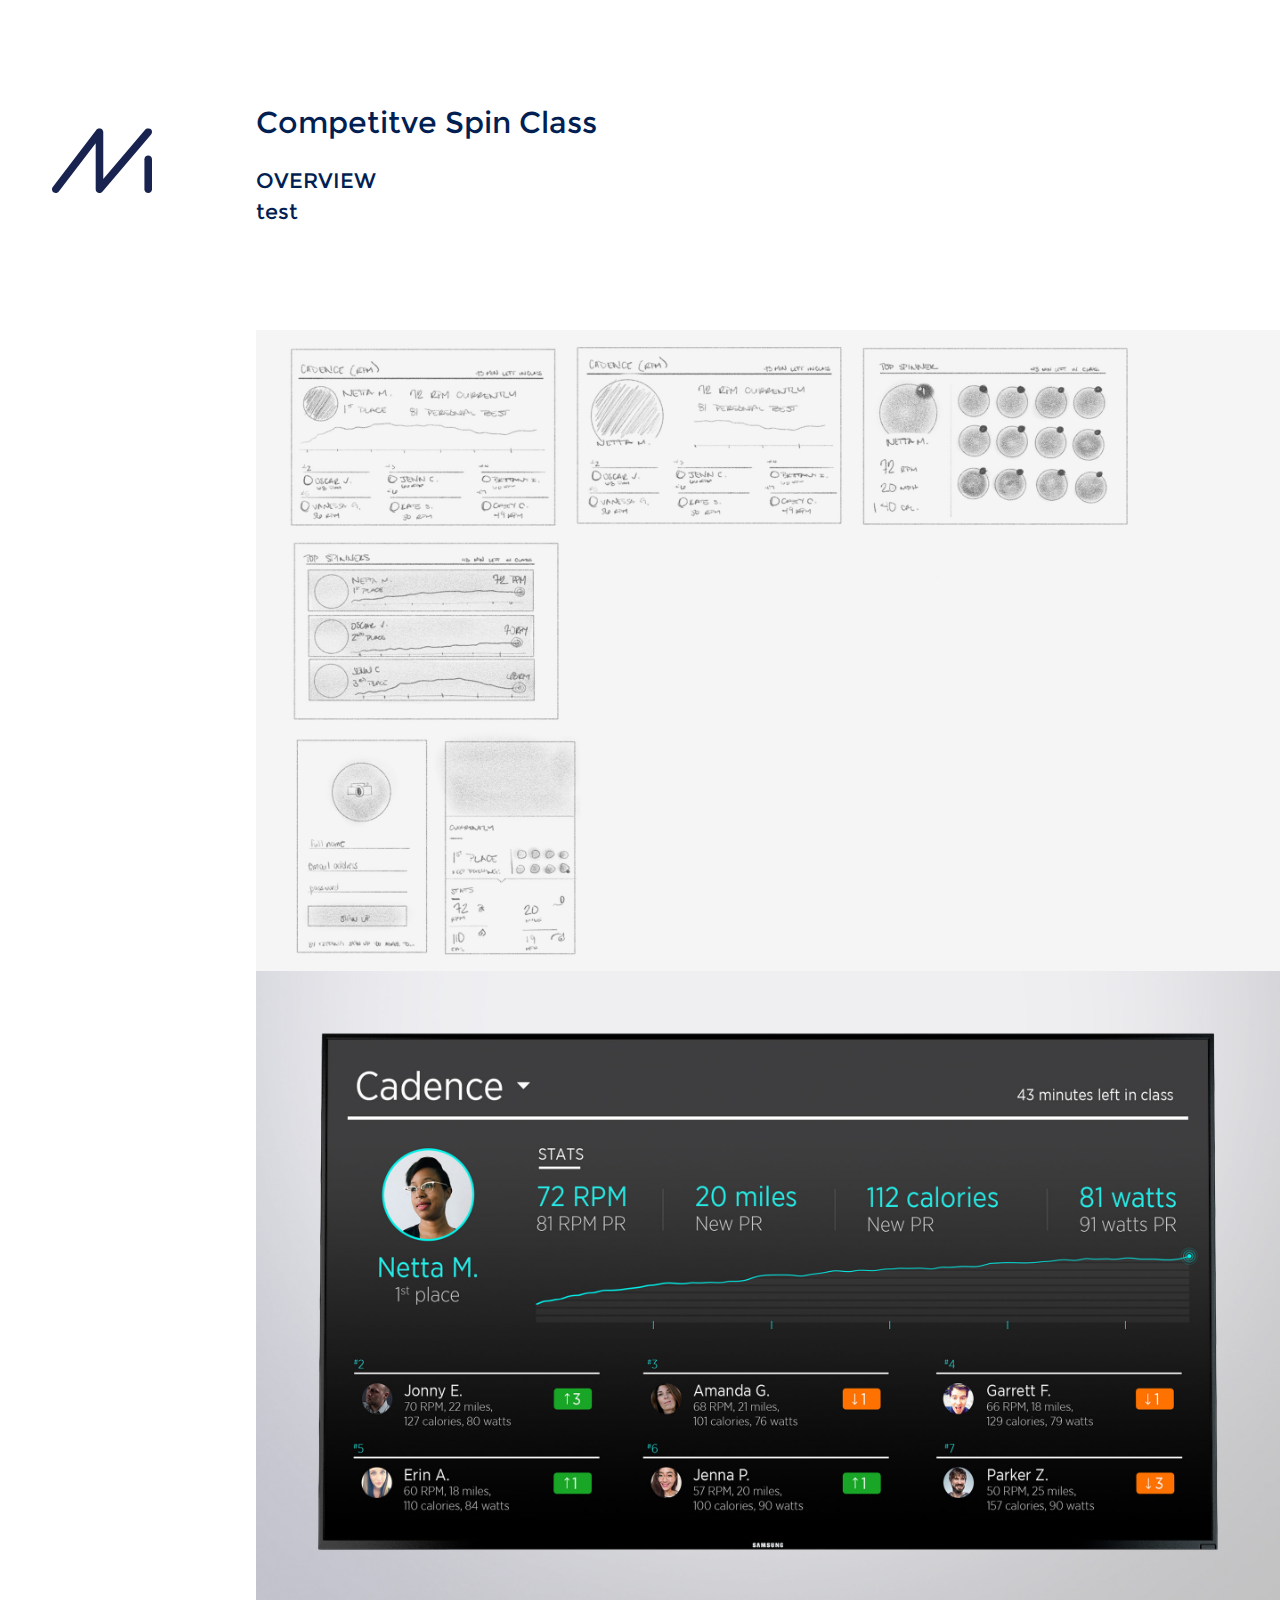
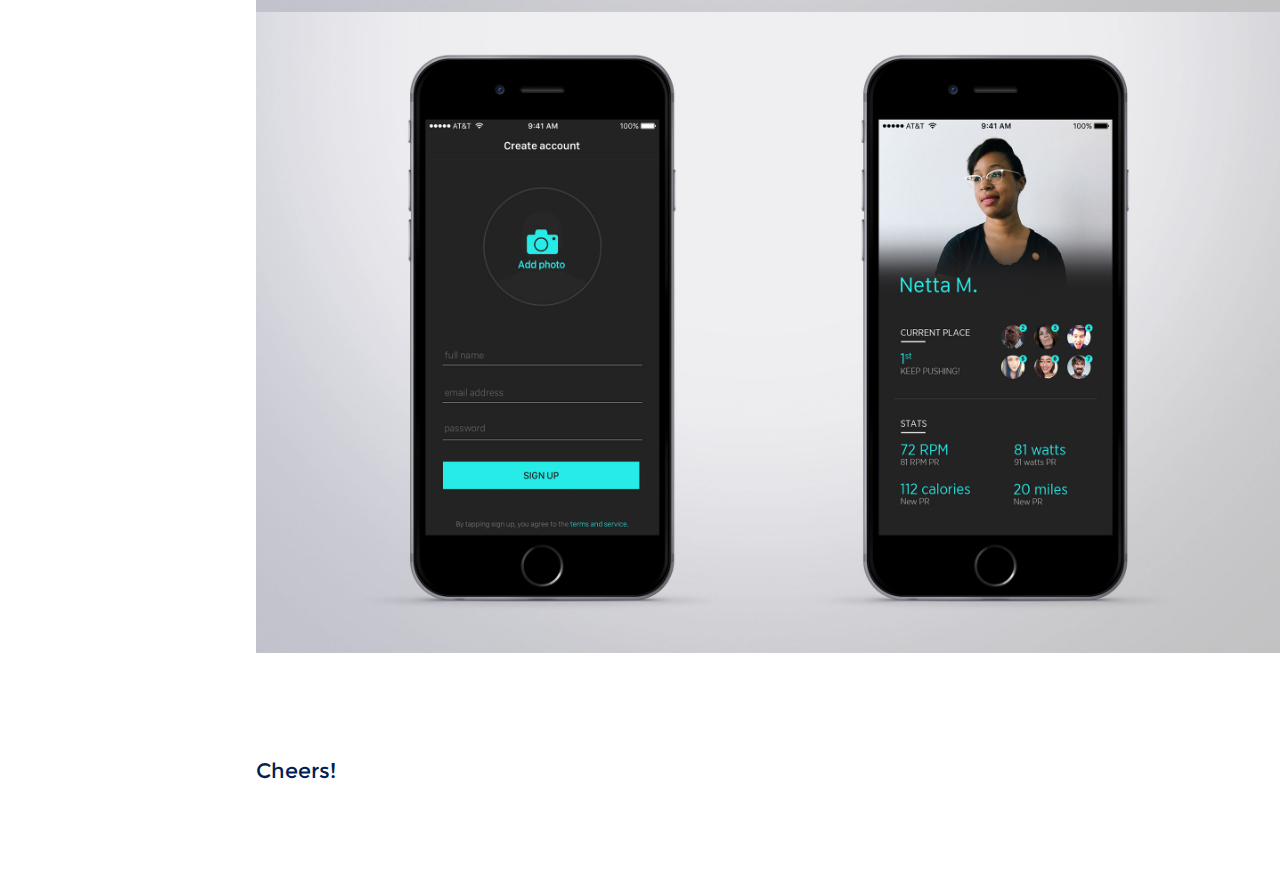
==== gde/index.html @ c56e4423 "Added GDE" ====
<!DOCTYPE html>
<!--[if lt IE 7 ]><html class="ie ie6" lang="en"> <![endif]-->
<!--[if IE 7 ]><html class="ie ie7" lang="en"> <![endif]-->
<!--[if IE 8 ]><html class="ie ie8" lang="en"> <![endif]-->
<!--[if (gte IE 9)|!(IE)]><!--><html lang="en"> <!--<![endif]-->
<head>

	<!-- Basic Page Needs
	================================================== -->
	<meta charset="utf-8">
	<title>Netta Marshall</title>
	<meta name="description" content="Netta Marshall is a digital designer based in San Francisco, California.">
	<meta name="author" content="">

	<!-- Mobile Specific Metas
	================================================== -->
	<meta name="viewport" content="width=device-width, initial-scale=1, maximum-scale=1">

	<!-- CSS
	================================================== -->
	<link rel="stylesheet" href="s/styles.css">

	<!--[if lt IE 9]>
		<script src="http://html5shim.googlecode.com/svn/trunk/html5.js"></script>
	<![endif]-->

	<!-- Favicons
	================================================== -->
	<link rel="icon" href="favicon.ico?v=2" />	
	<!-- Type
	================================================== -->


</head>
<body>

	<!-- Primary Page Layout
	================================================== -->
	<div class="row">
		<div class="col-left">
			<a href="/"><div id="logo"><img src="i/logo.svg"></div></a>
		</div>
		<div class="col-right">
			<div id="intro">
				<h1>Competitve Spin Class</h1>
				<p>OVERVIEW<br>
				test</p>
			</div>
			<div class="work"><img src="i/SpinSketch.jpg"></div>
			<div class="work"><img src="i/SpinTV.jpg"></div>
			<div class="work"><img src="i/SpinMobile.jpg"></div>
			<p id="outro">Cheers!</p>
			
		</div>
	</div>

	<!-- End Document
	================================================== -->


	<!-- GA
	================================================== -->
	<script type="text/javascript">

	var _gaq = _gaq || [];
	_gaq.push(['_setAccount', 'UA-1786732-1']);
	_gaq.push(['_setDomainName', 'nettamarshall.com']);
	_gaq.push(['_trackPageview']);

	(function() {
		var ga = document.createElement('script'); ga.type = 'text/javascript'; ga.async = true;
		ga.src = ('https:' == document.location.protocol ? 'https://ssl' : 'http://www') + '.google-analytics.com/ga.js';
		var s = document.getElementsByTagName('script')[0]; s.parentNode.insertBefore(ga, s);
	})();

	</script>
	<!-- End GA
	================================================== -->

</body>
</html>
---- gde/s/styles.css ----
*{ margin: 0; padding: 0; outline: 0; }

html, body{
	min-width: 100%;
	min-height: 100%;
    margin: 0;
    padding: 0;
}

@font-face{
	font-family: "Montserrat-Regular.ttf";src: url(/t/Montserrat-Regular.ttf);
}

body{
	background-color: #fff;
	color: #021F53;
	-webkit-font-smoothing: antialiased;
}

.row {
	position: relative;
	width: 100%;
}

.row [class^="col"] {
	float: left;
	min-height: 0.125rem;
}

.col-left{
	width: 20%;
	height: 100px;
}

.col-right{
	width: 80%;
	padding:0;
}

#logo{
	position: relative;
	margin-top: 10%;
	margin-left: 4%;
	position: fixed;
	max-width: 100%;
}

#intro{
	font-family: "Montserrat-Regular.ttf";
    line-height: 1em;
    margin: 10% 25% 10% 0;
}

#outro, .description {
    margin: 10% 25% 10% 0;
}

.work{
	font-size: 0;
	margin: 0;
	padding:0;
}

.work img{
	max-width: 100%;
}

h1, h2, p{
	font-weight: normal;
	margin:0;
	padding: 0;
}

h1{
	font-size: 1.9em;
	line-height: 1.4em;
}

p{
	font-size: 1.3em;
	line-height: 1.5em;
	margin: 20px 0;
	font-family: "Montserrat-Regular.ttf";
}

p a{
	margin: 0;
	padding: 0;
	border-bottom: 2px solid rgba(0, 200, 255, 0.4);
	display: inline-block;
}

a, a:visited{
	transition: .2s;
	color: inherit;
	text-decoration: none;
}

a:hover {
    opacity: .7;
}

.custom-cursor{
	cursor: url(/i/hover-circle.svg),pointer;
}

.last {
	padding-bottom: 10%;
}


/* #Mobile (6s)
================================================== */

@media only screen and (max-width: 768px) {
	h1{
	    font-size: 1.3em;
	}

	p{
		font-size: 1em;
		margin: 20px 0;
		font-family: "Montserrat-Regular.ttf";
	}
	#logo img{
		position: relative;
		margin-top: 10%;
		position: fixed;
		max-width: 10%;
	}
	#intro{
		font-family: "Montserrat-Regular.ttf";
	    line-height: 1em;
	    margin: 22% 25% 10% 0;
	}
}

/* #Mobile (320s)
================================================== */

	@media only screen and (max-width: 320px){
		#intro{
			font-size: 0.8em;
		}

		#outro{
			font-size: 0.7em;
		}
}
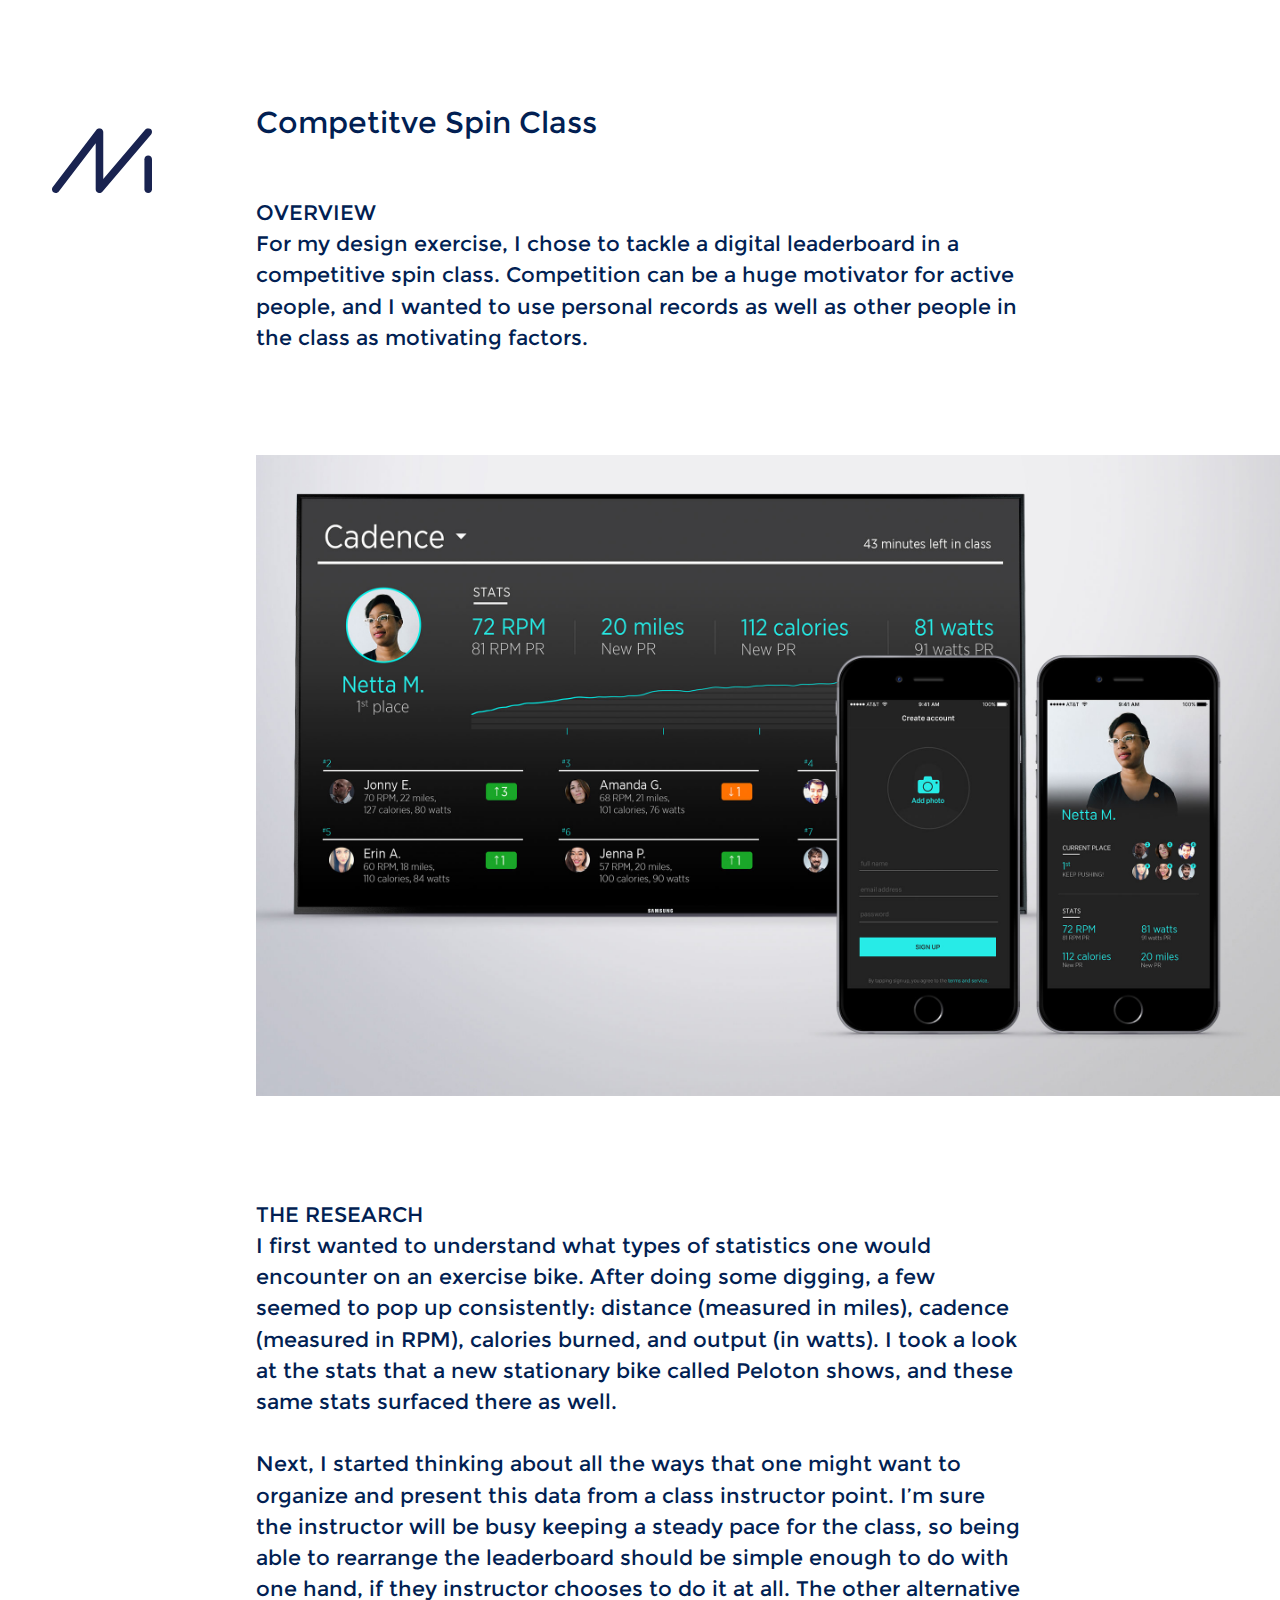
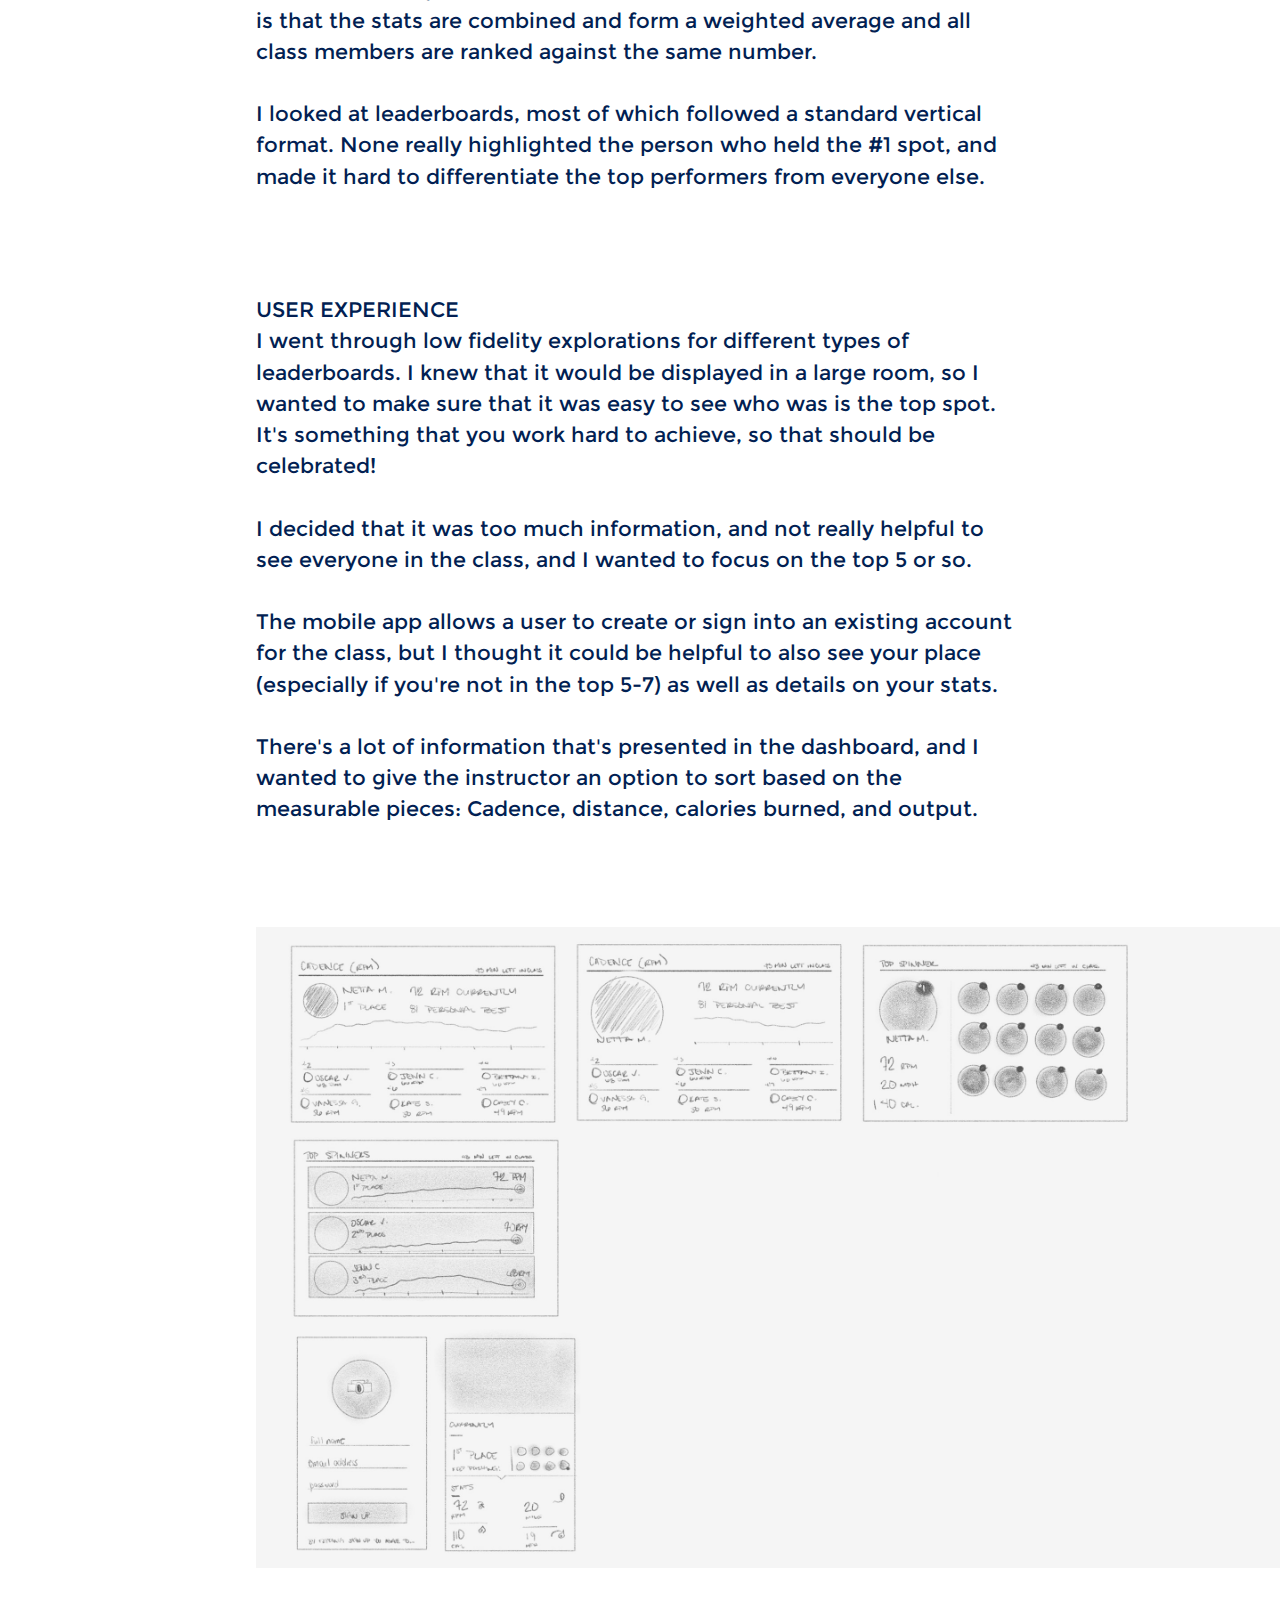
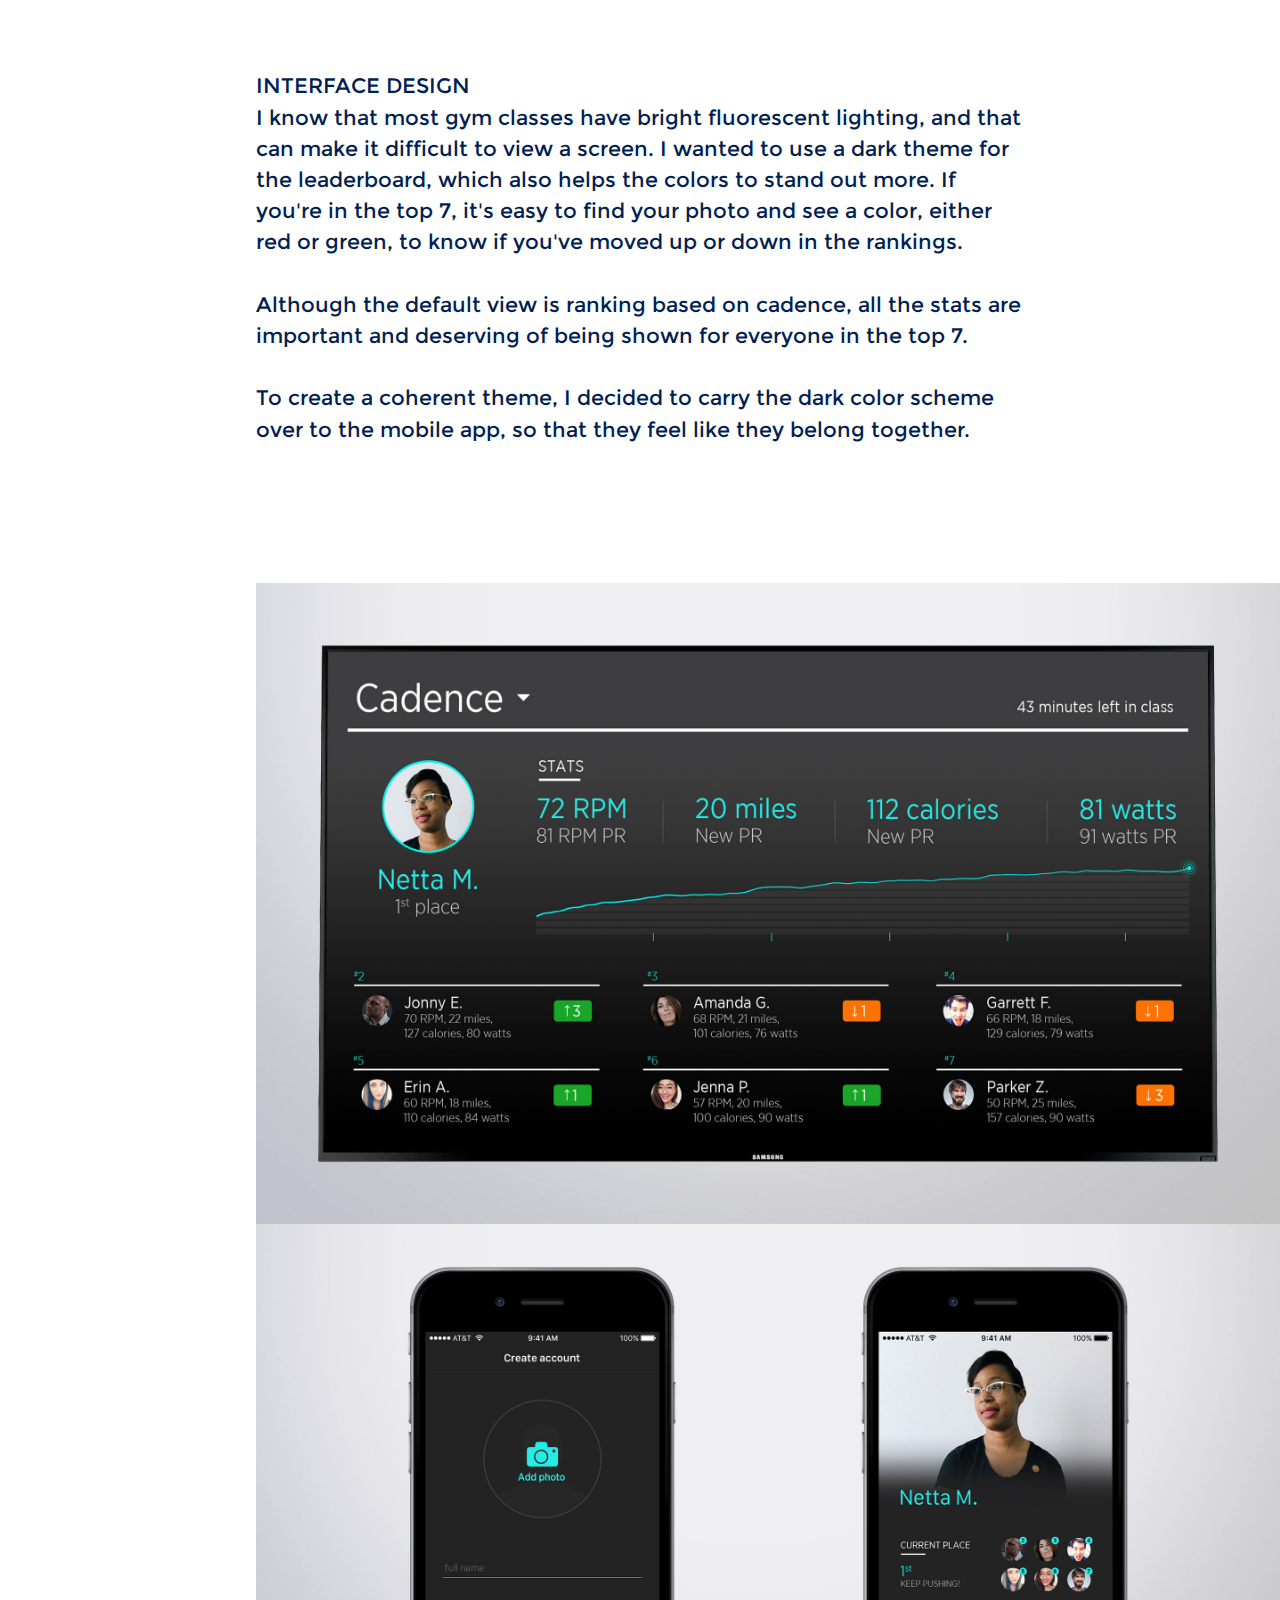
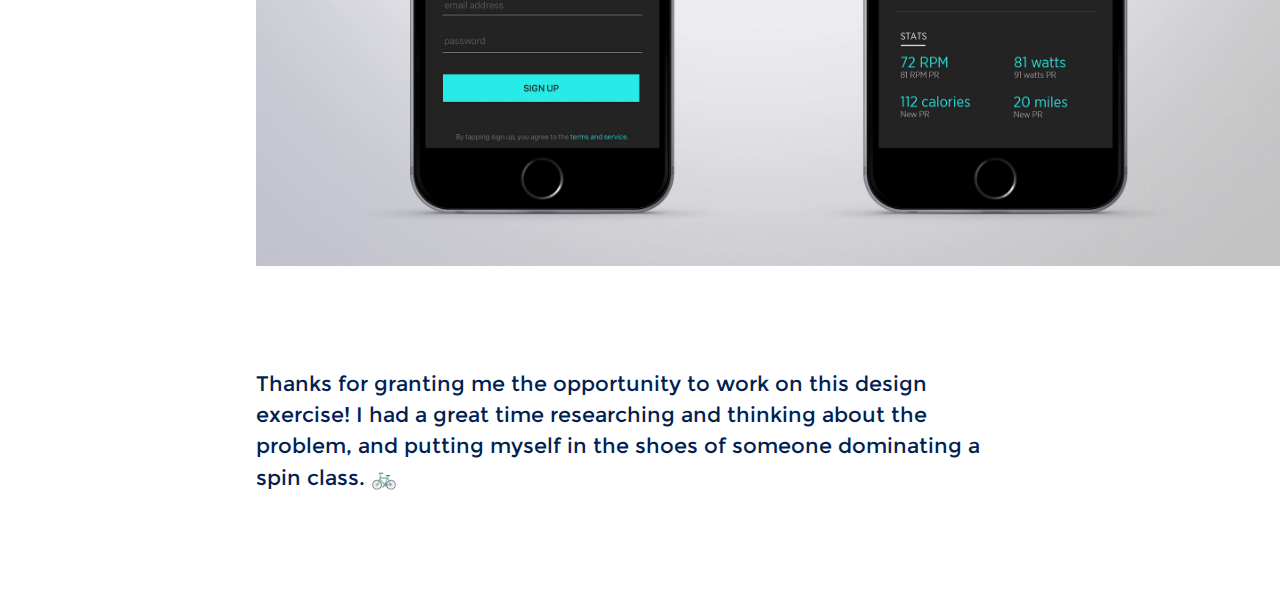
==== commit 8391866d: "compressed files, added an ending, added a summary image" ====
--- a/gde/index.html
+++ b/gde/index.html
@@ -43,13 +43,27 @@
 		<div class="col-right">
 			<div id="intro">
 				<h1>Competitve Spin Class</h1>
-				<p>OVERVIEW<br>
-				test</p>
+				<br><br><p>OVERVIEW<br>
+				For my design exercise, I chose to tackle a digital leaderboard in a competitive spin class. Competition can be a huge motivator for active people, and I wanted to use personal records as well as other people in the class as motivating factors.</p>
 			</div>
+			<div class="work"><img src="i/SpinOverview.jpg"></div>
+			<p class="description">THE RESEARCH<br>
+				I first wanted to understand what types of statistics one would encounter on an exercise bike. After doing some digging, a few seemed to pop up consistently: distance (measured in miles), cadence (measured in RPM), calories burned, and output (in watts). I took a look at the stats that a new stationary bike called Peloton shows, and these same stats surfaced there as well.
+				<br><br>Next, I started thinking about all the ways that one might want to organize and present this data from a class instructor point. I’m sure the instructor will be busy keeping a steady pace for the class, so being able to rearrange the leaderboard should be simple enough to do with one hand, if they instructor chooses to do it at all. The other alternative is that the stats are combined and form a weighted average and all class members are ranked against the same number.
+				<br><br>I looked at leaderboards, most of which followed a standard vertical format. None really highlighted the person who held the #1 spot, and made it hard to differentiate the top performers from everyone else.</p>
+			<p class="description">USER EXPERIENCE<br>
+				I went through low fidelity explorations for different types of leaderboards. I knew that it would be displayed in a large room, so I wanted to make sure that it was easy to see who was is the top spot. It's something that you work hard to achieve, so that should be celebrated!
+				<br><br>I decided that it was too much information, and not really helpful to see everyone in the class, and I wanted to focus on the top 5 or so.
+				<br><br>The mobile app allows a user to create or sign into an existing account for the class, but I thought it could be helpful to also see your place (especially if you're not in the top 5-7) as well as details on your stats.
+				<br><br>There's a lot of information that's presented in the dashboard, and I wanted to give the instructor an option to sort based on the measurable pieces: Cadence, distance, calories burned, and output.</p>
 			<div class="work"><img src="i/SpinSketch.jpg"></div>
+			<p class="description">INTERFACE DESIGN<br>
+				 I know that most gym classes have bright fluorescent lighting, and that can make it difficult to view a screen. I wanted to use a dark theme for the leaderboard, which also helps the colors to stand out more. If you're in the top 7, it's easy to find your photo and see a color, either red or green, to know if you've moved up or down in the rankings.
+				 <br><br>Although the default view is ranking based on cadence, all the stats are important and deserving of being shown for everyone in the top 7.
+				 <br><br>To create a coherent theme, I decided to carry the dark color scheme over to the mobile app, so that they feel like they belong together.</p><br><br>
 			<div class="work"><img src="i/SpinTV.jpg"></div>
 			<div class="work"><img src="i/SpinMobile.jpg"></div>
-			<p id="outro">Cheers!</p>
+			<p id="outro">Thanks for granting me the opportunity to work on this design exercise! I had a great time researching and thinking about the problem, and putting myself in the shoes of someone dominating a spin class. &#x1f6b2;</p>
 			
 		</div>
 	</div>
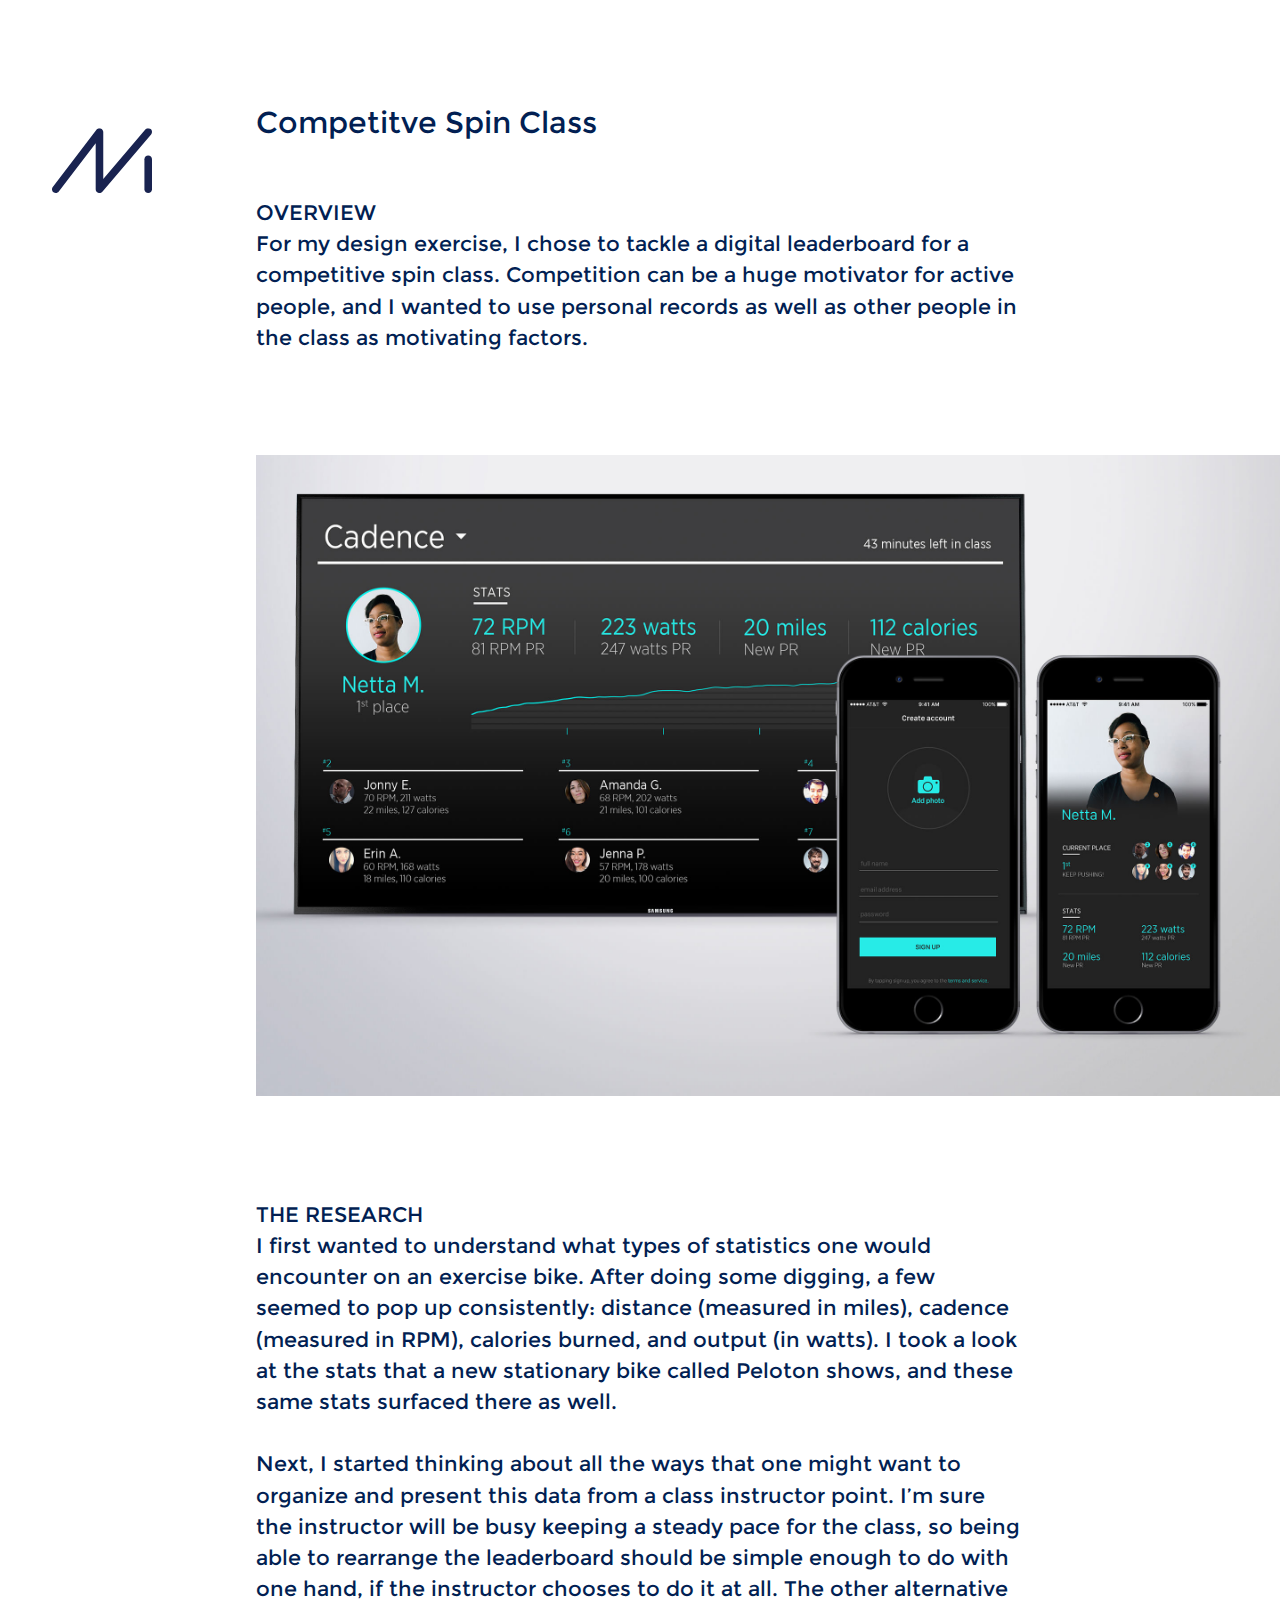
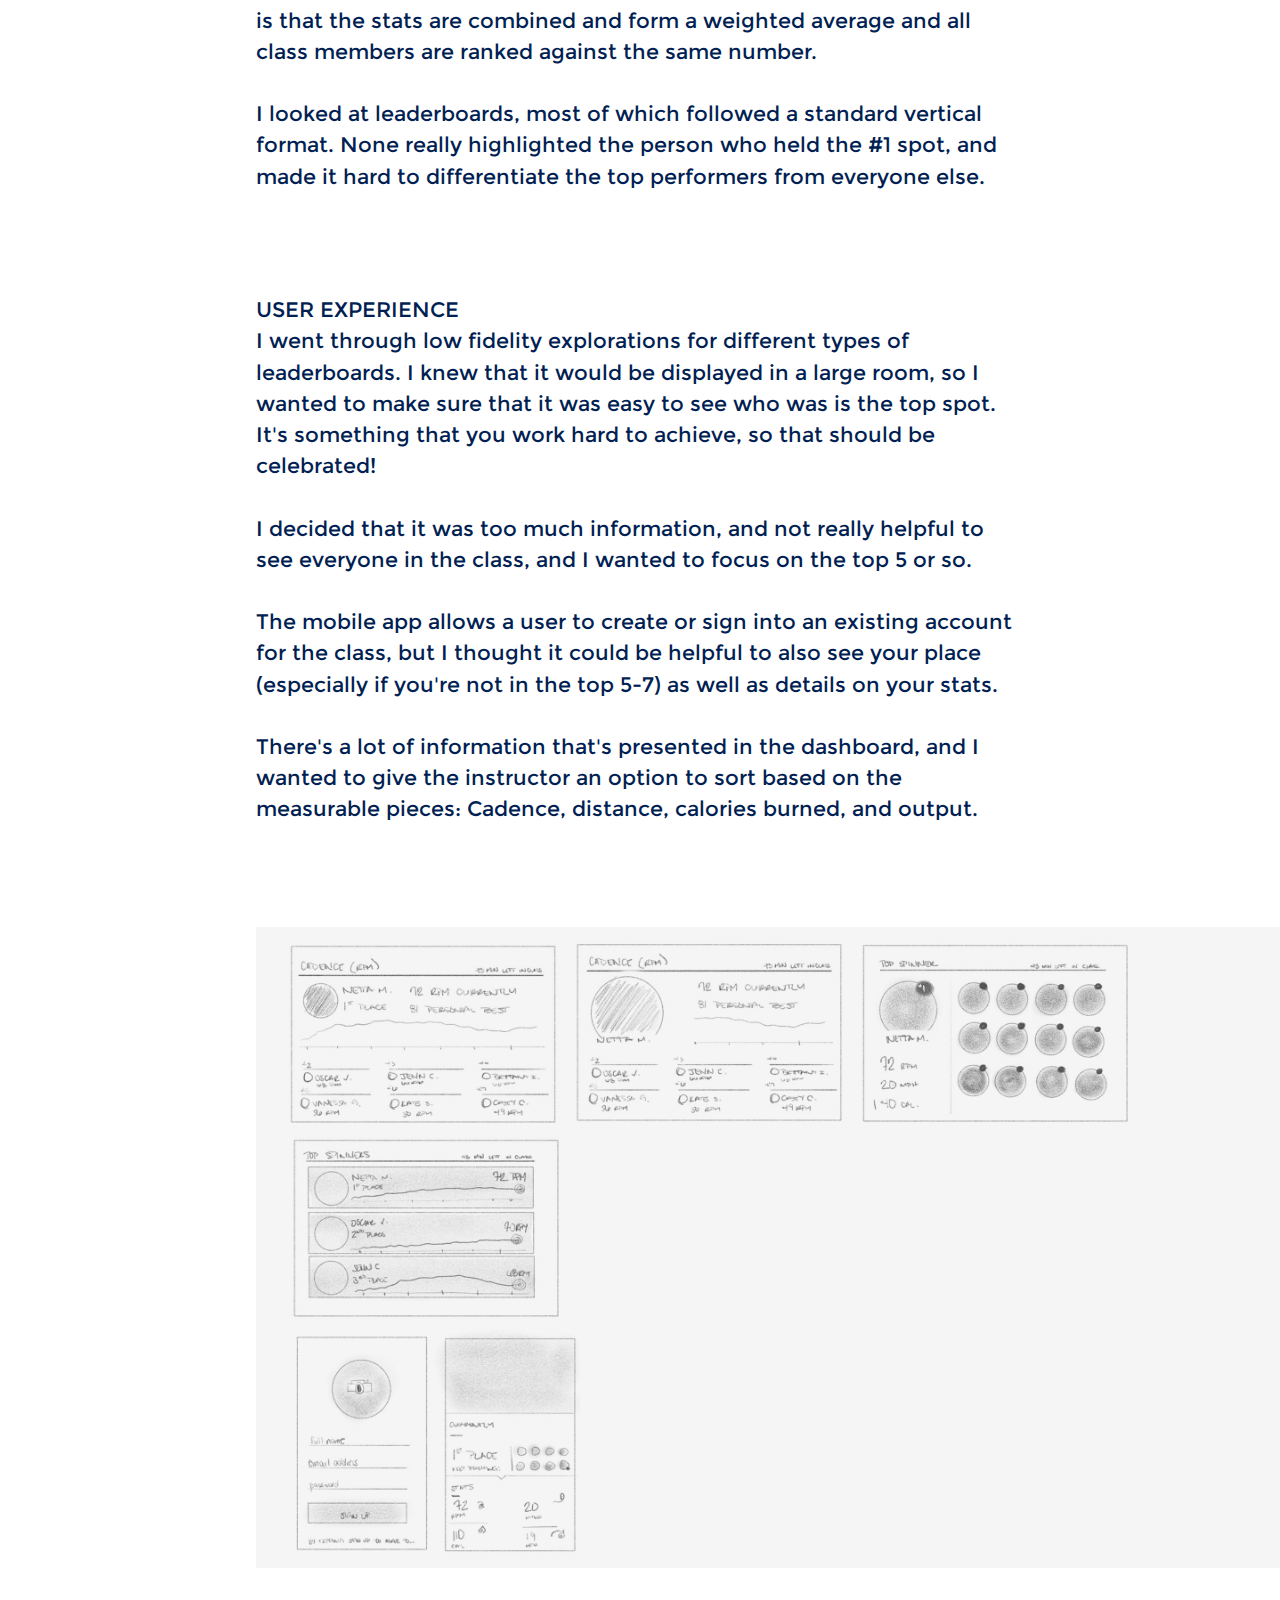
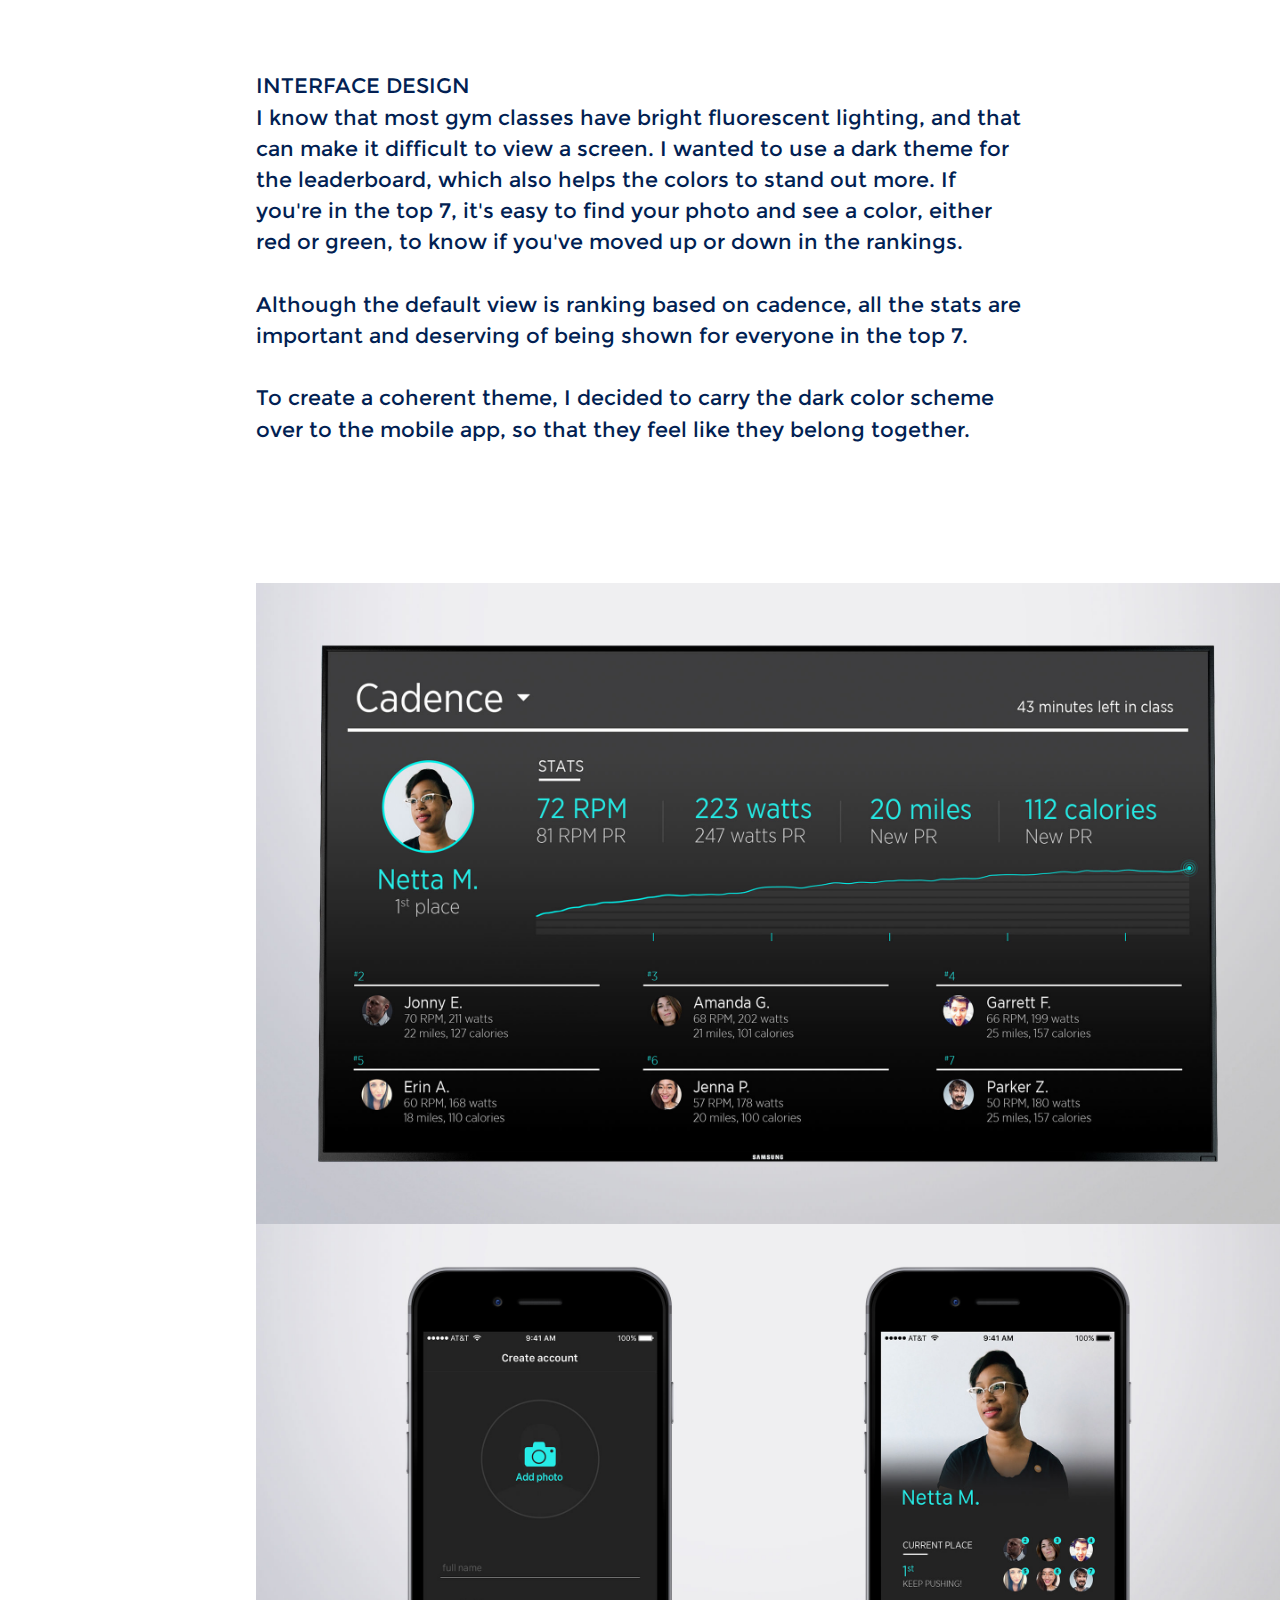
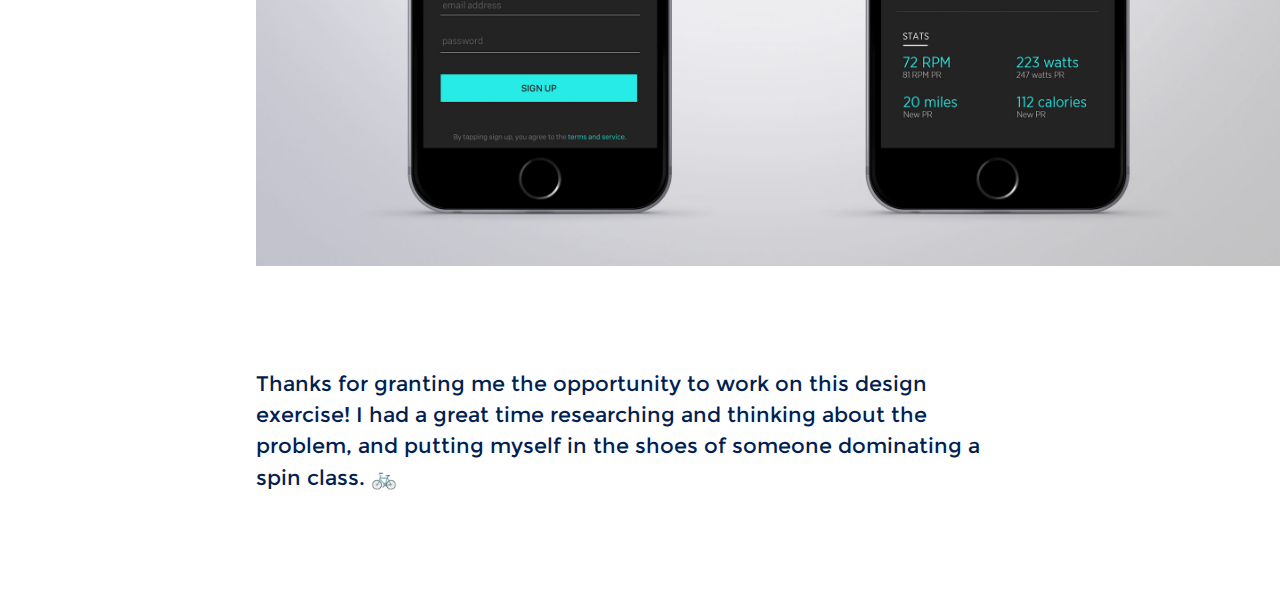
==== commit f2b591cf: "updated images' order of info, fixed a typo" ====
--- a/gde/index.html
+++ b/gde/index.html
@@ -44,12 +44,12 @@
 			<div id="intro">
 				<h1>Competitve Spin Class</h1>
 				<br><br><p>OVERVIEW<br>
-				For my design exercise, I chose to tackle a digital leaderboard in a competitive spin class. Competition can be a huge motivator for active people, and I wanted to use personal records as well as other people in the class as motivating factors.</p>
+				For my design exercise, I chose to tackle a digital leaderboard for a competitive spin class. Competition can be a huge motivator for active people, and I wanted to use personal records as well as other people in the class as motivating factors.</p>
 			</div>
 			<div class="work"><img src="i/SpinOverview.jpg"></div>
 			<p class="description">THE RESEARCH<br>
 				I first wanted to understand what types of statistics one would encounter on an exercise bike. After doing some digging, a few seemed to pop up consistently: distance (measured in miles), cadence (measured in RPM), calories burned, and output (in watts). I took a look at the stats that a new stationary bike called Peloton shows, and these same stats surfaced there as well.
-				<br><br>Next, I started thinking about all the ways that one might want to organize and present this data from a class instructor point. I’m sure the instructor will be busy keeping a steady pace for the class, so being able to rearrange the leaderboard should be simple enough to do with one hand, if they instructor chooses to do it at all. The other alternative is that the stats are combined and form a weighted average and all class members are ranked against the same number.
+				<br><br>Next, I started thinking about all the ways that one might want to organize and present this data from a class instructor point. I’m sure the instructor will be busy keeping a steady pace for the class, so being able to rearrange the leaderboard should be simple enough to do with one hand, if the instructor chooses to do it at all. The other alternative is that the stats are combined and form a weighted average and all class members are ranked against the same number.
 				<br><br>I looked at leaderboards, most of which followed a standard vertical format. None really highlighted the person who held the #1 spot, and made it hard to differentiate the top performers from everyone else.</p>
 			<p class="description">USER EXPERIENCE<br>
 				I went through low fidelity explorations for different types of leaderboards. I knew that it would be displayed in a large room, so I wanted to make sure that it was easy to see who was is the top spot. It's something that you work hard to achieve, so that should be celebrated!
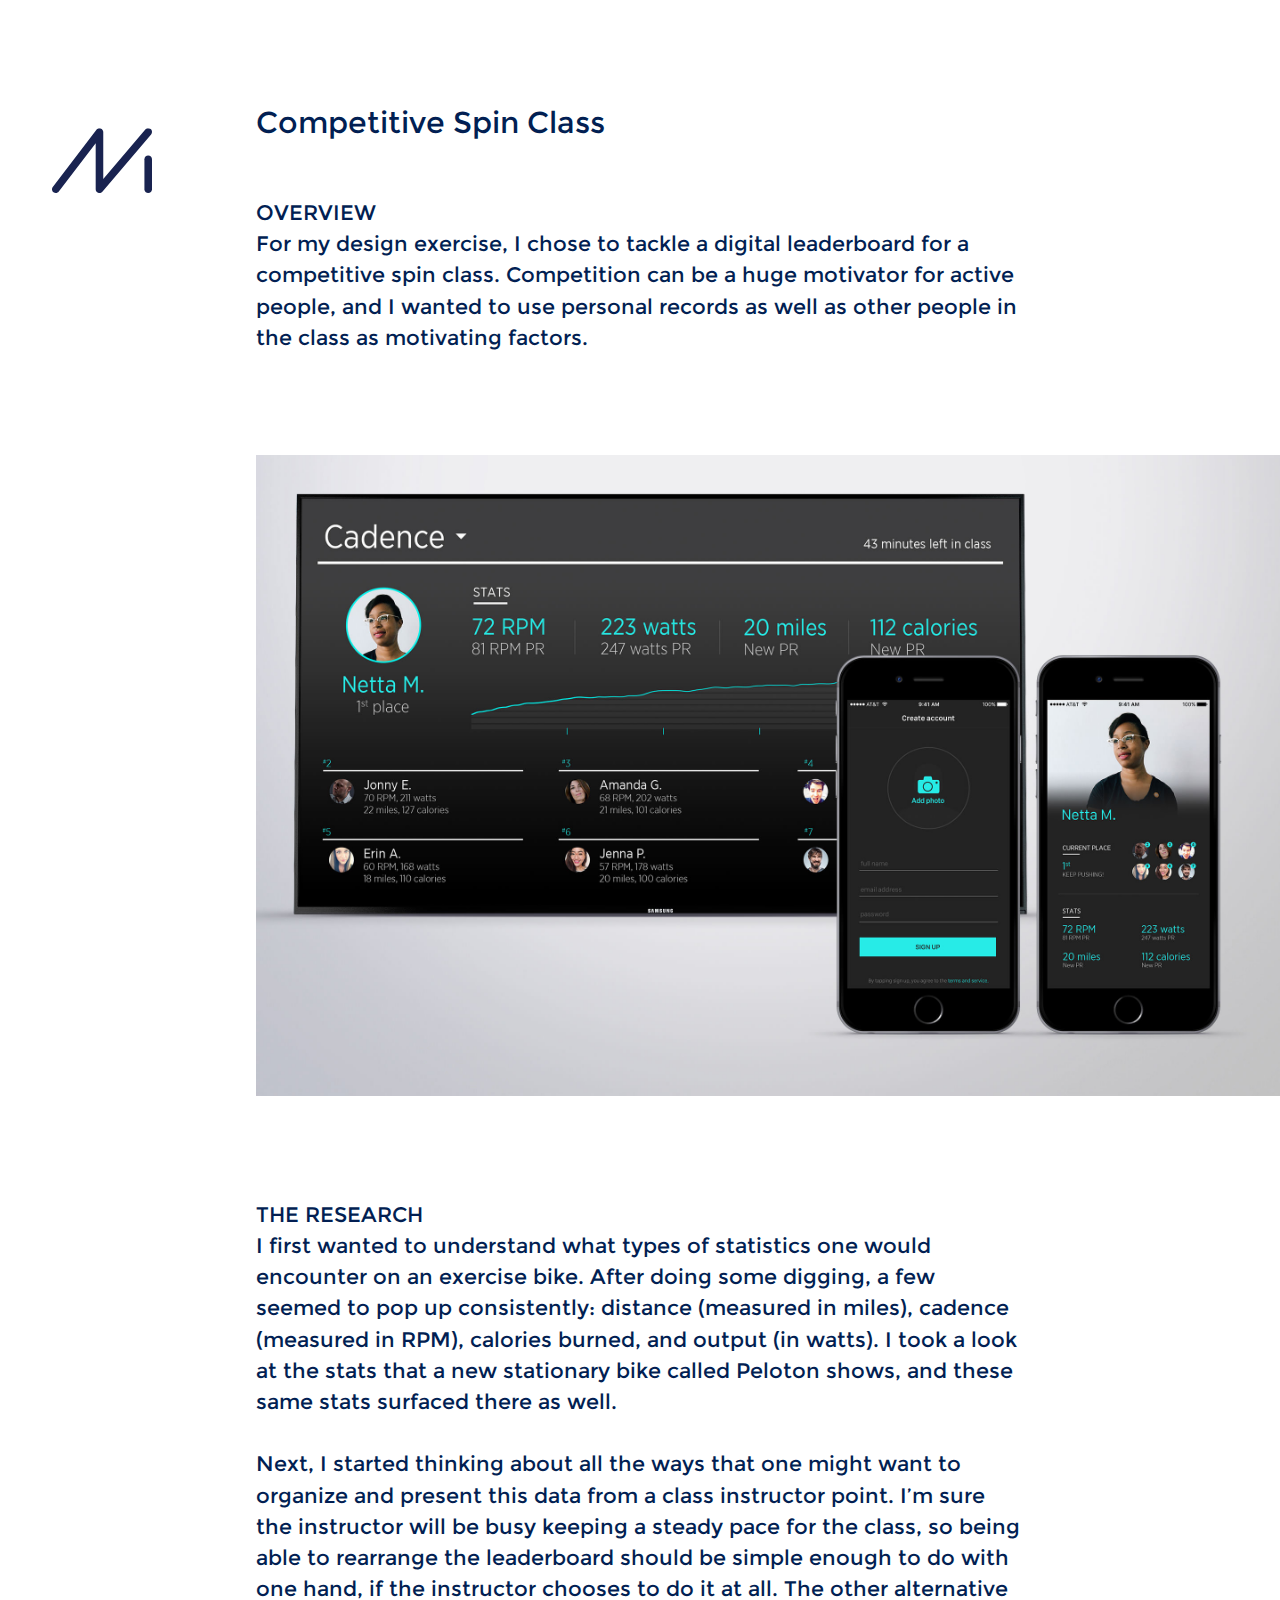
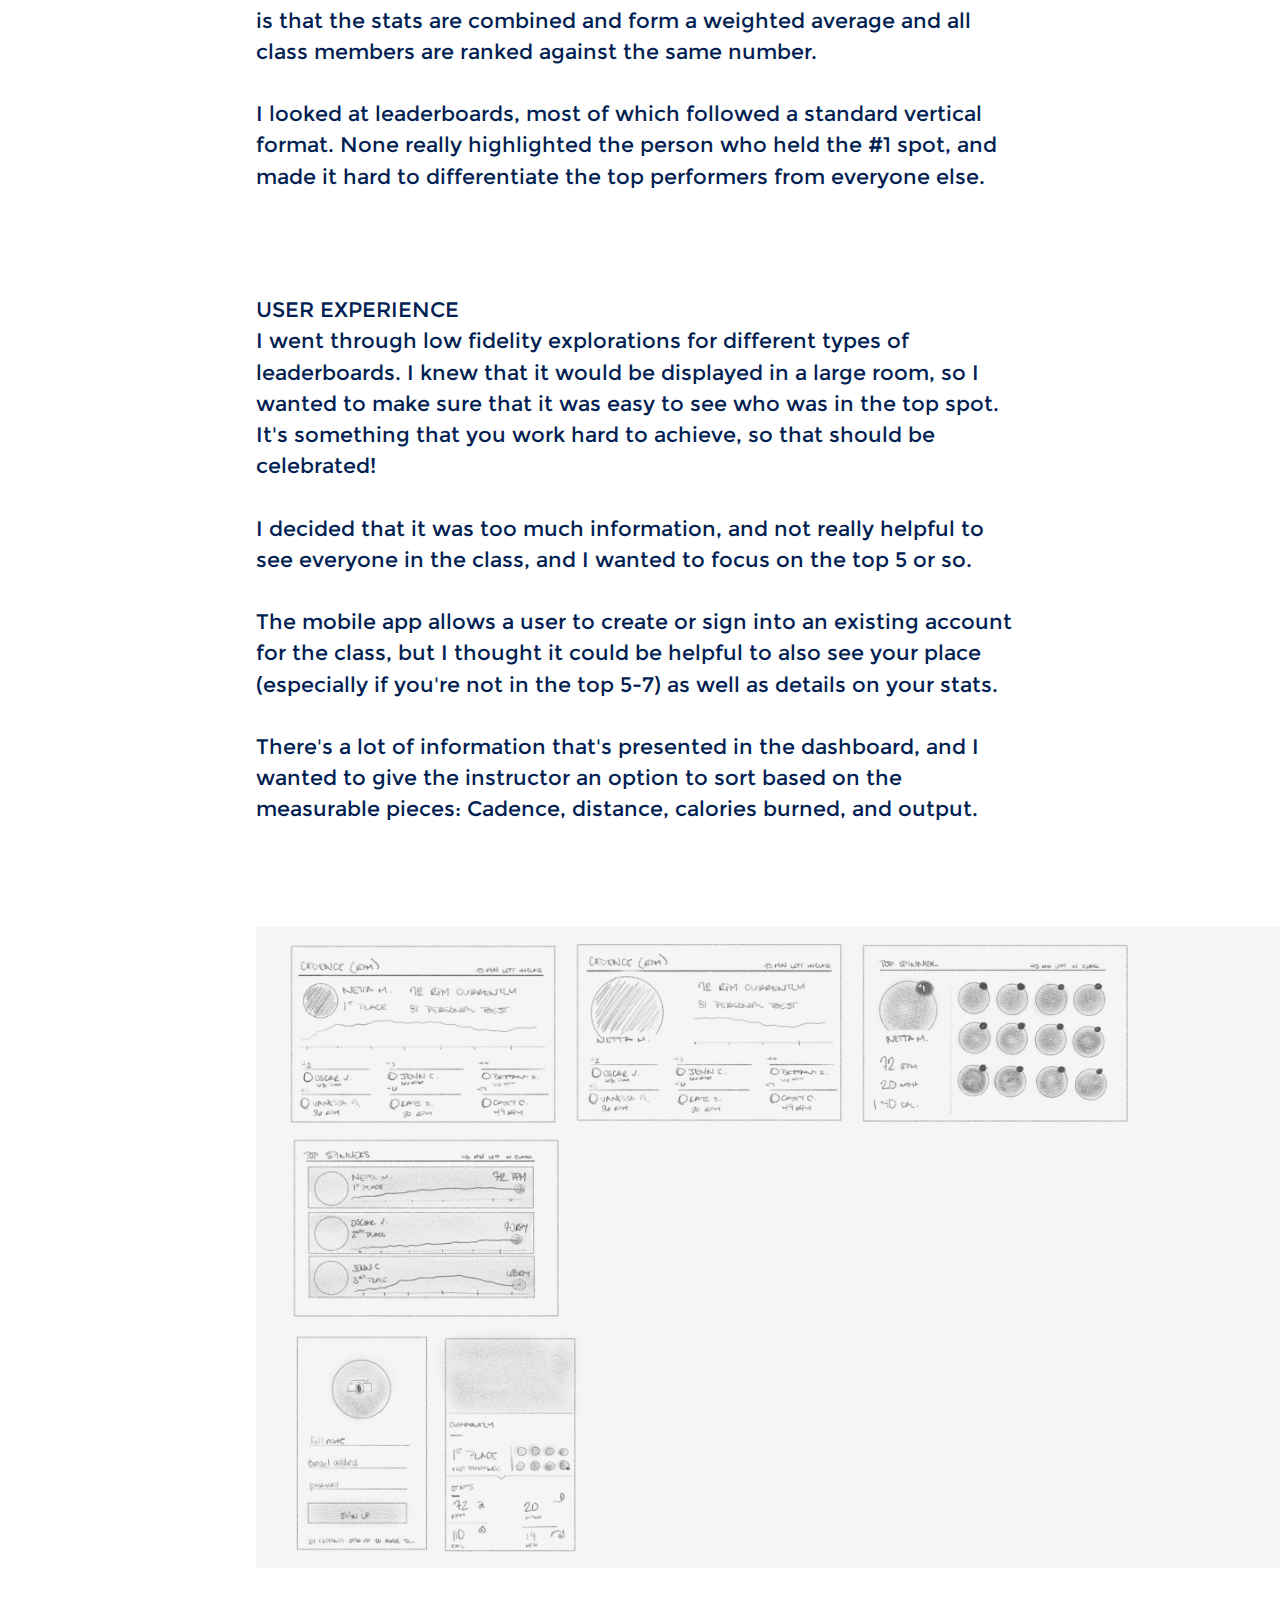
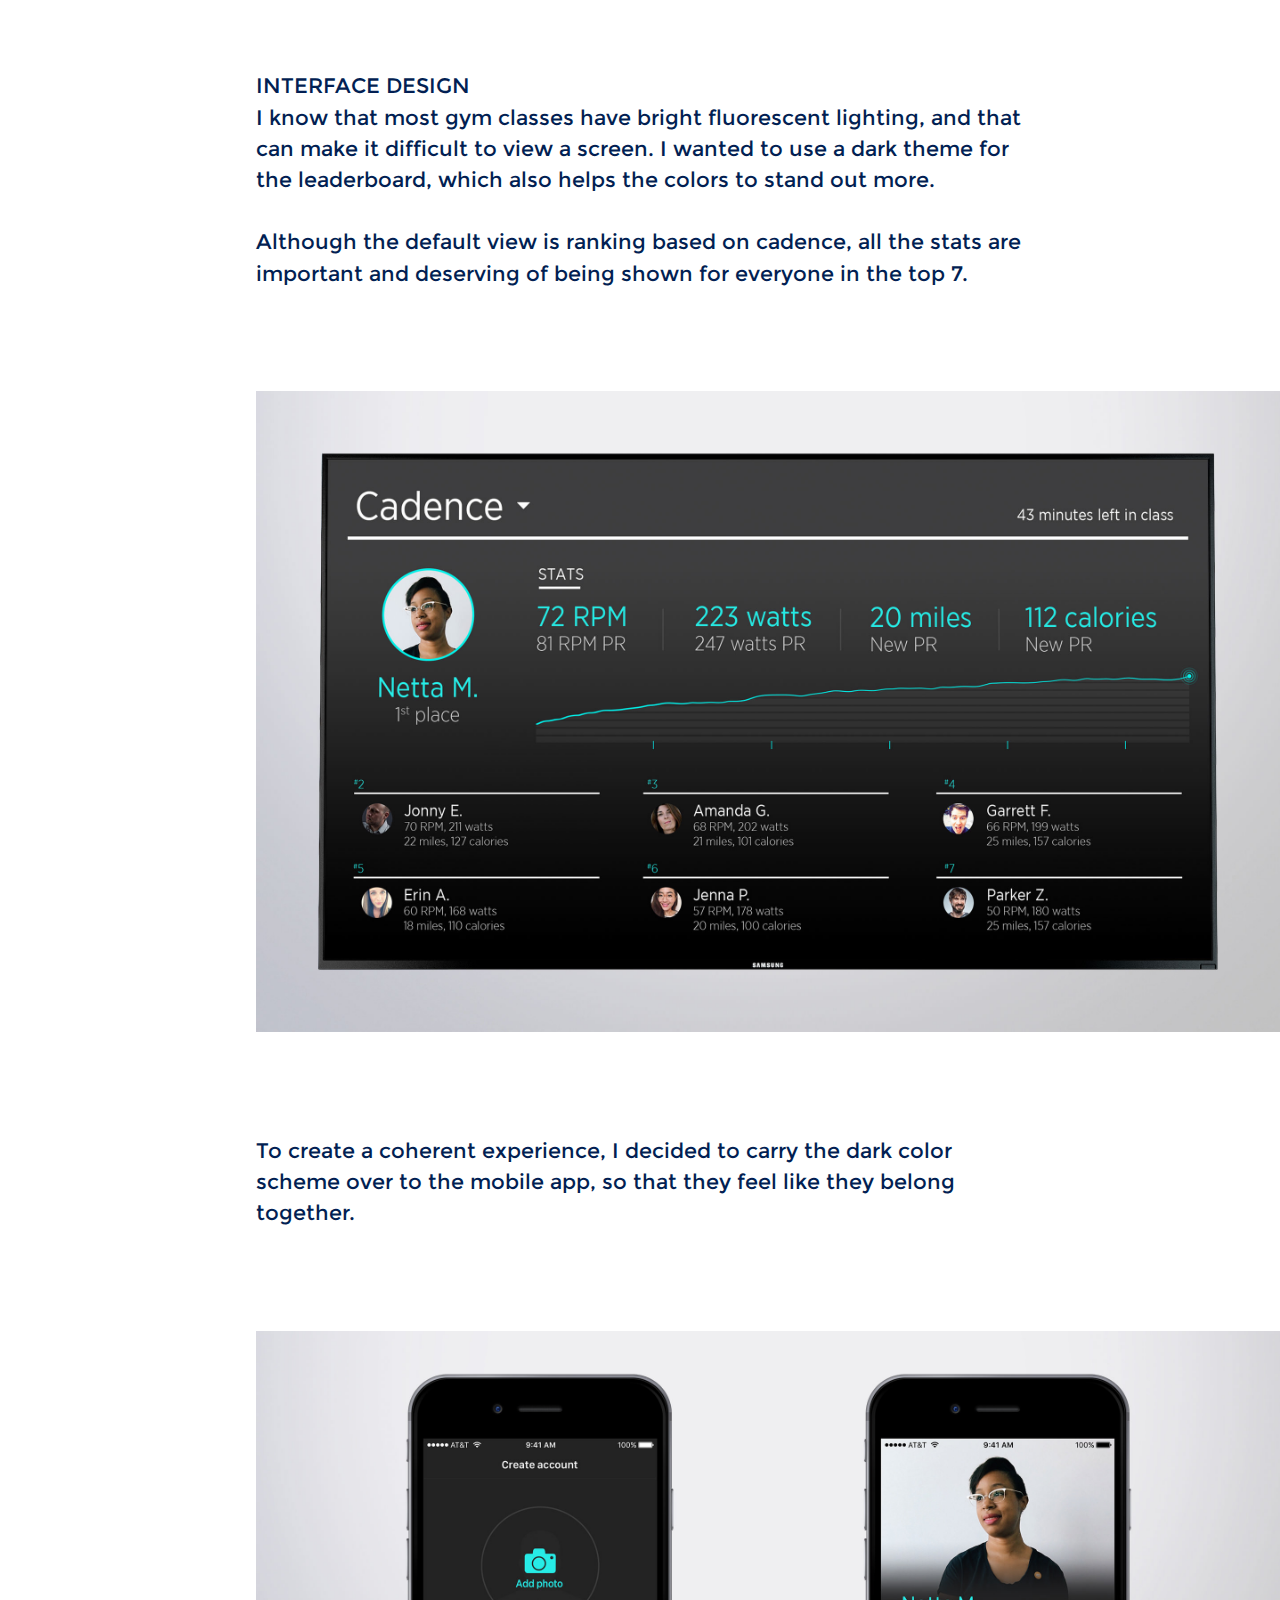
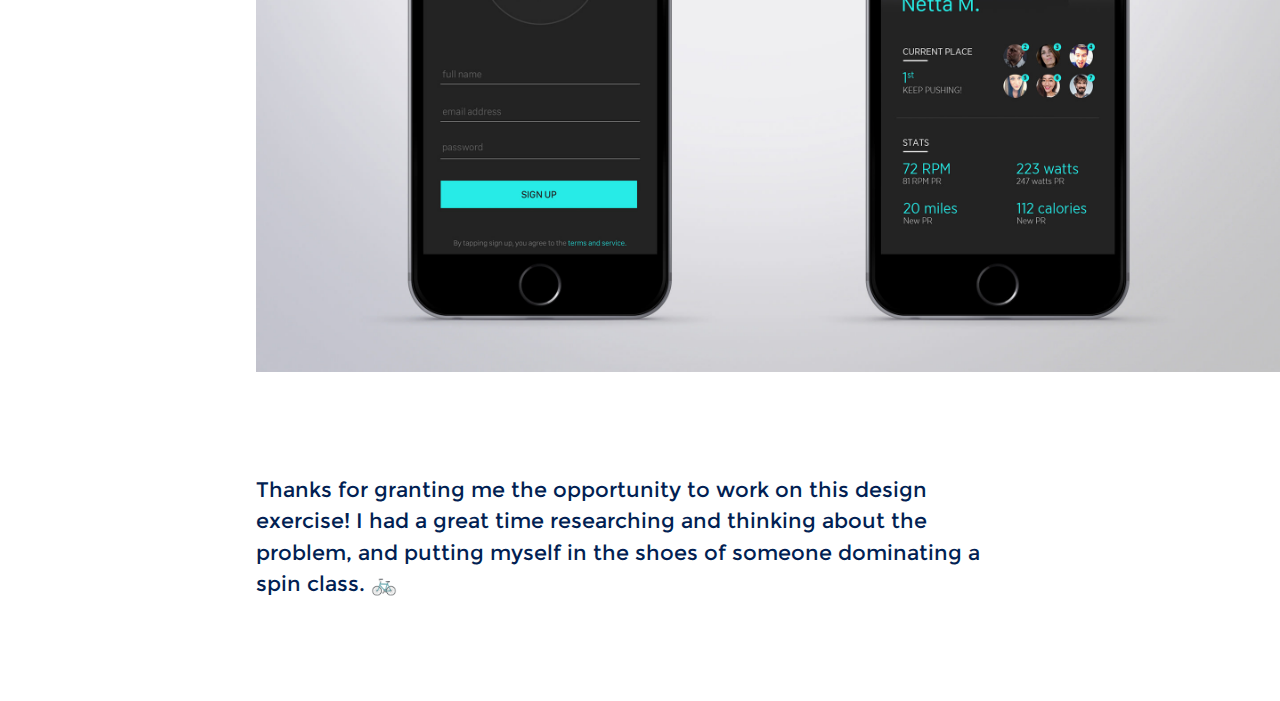
==== commit c859756d: "fixed a few typos" ====
--- a/gde/index.html
+++ b/gde/index.html
@@ -42,7 +42,7 @@
 		</div>
 		<div class="col-right">
 			<div id="intro">
-				<h1>Competitve Spin Class</h1>
+				<h1>Competitive Spin Class</h1>
 				<br><br><p>OVERVIEW<br>
 				For my design exercise, I chose to tackle a digital leaderboard for a competitive spin class. Competition can be a huge motivator for active people, and I wanted to use personal records as well as other people in the class as motivating factors.</p>
 			</div>
@@ -52,16 +52,16 @@
 				<br><br>Next, I started thinking about all the ways that one might want to organize and present this data from a class instructor point. I’m sure the instructor will be busy keeping a steady pace for the class, so being able to rearrange the leaderboard should be simple enough to do with one hand, if the instructor chooses to do it at all. The other alternative is that the stats are combined and form a weighted average and all class members are ranked against the same number.
 				<br><br>I looked at leaderboards, most of which followed a standard vertical format. None really highlighted the person who held the #1 spot, and made it hard to differentiate the top performers from everyone else.</p>
 			<p class="description">USER EXPERIENCE<br>
-				I went through low fidelity explorations for different types of leaderboards. I knew that it would be displayed in a large room, so I wanted to make sure that it was easy to see who was is the top spot. It's something that you work hard to achieve, so that should be celebrated!
+				I went through low fidelity explorations for different types of leaderboards. I knew that it would be displayed in a large room, so I wanted to make sure that it was easy to see who was in the top spot. It's something that you work hard to achieve, so that should be celebrated!
 				<br><br>I decided that it was too much information, and not really helpful to see everyone in the class, and I wanted to focus on the top 5 or so.
 				<br><br>The mobile app allows a user to create or sign into an existing account for the class, but I thought it could be helpful to also see your place (especially if you're not in the top 5-7) as well as details on your stats.
 				<br><br>There's a lot of information that's presented in the dashboard, and I wanted to give the instructor an option to sort based on the measurable pieces: Cadence, distance, calories burned, and output.</p>
 			<div class="work"><img src="i/SpinSketch.jpg"></div>
 			<p class="description">INTERFACE DESIGN<br>
-				 I know that most gym classes have bright fluorescent lighting, and that can make it difficult to view a screen. I wanted to use a dark theme for the leaderboard, which also helps the colors to stand out more. If you're in the top 7, it's easy to find your photo and see a color, either red or green, to know if you've moved up or down in the rankings.
-				 <br><br>Although the default view is ranking based on cadence, all the stats are important and deserving of being shown for everyone in the top 7.
-				 <br><br>To create a coherent theme, I decided to carry the dark color scheme over to the mobile app, so that they feel like they belong together.</p><br><br>
+				 I know that most gym classes have bright fluorescent lighting, and that can make it difficult to view a screen. I wanted to use a dark theme for the leaderboard, which also helps the colors to stand out more.
+				 <br><br>Although the default view is ranking based on cadence, all the stats are important and deserving of being shown for everyone in the top 7.</p>
 			<div class="work"><img src="i/SpinTV.jpg"></div>
+			<p class="description">To create a coherent experience, I decided to carry the dark color scheme over to the mobile app, so that they feel like they belong together.</p>
 			<div class="work"><img src="i/SpinMobile.jpg"></div>
 			<p id="outro">Thanks for granting me the opportunity to work on this design exercise! I had a great time researching and thinking about the problem, and putting myself in the shoes of someone dominating a spin class. &#x1f6b2;</p>
 			
